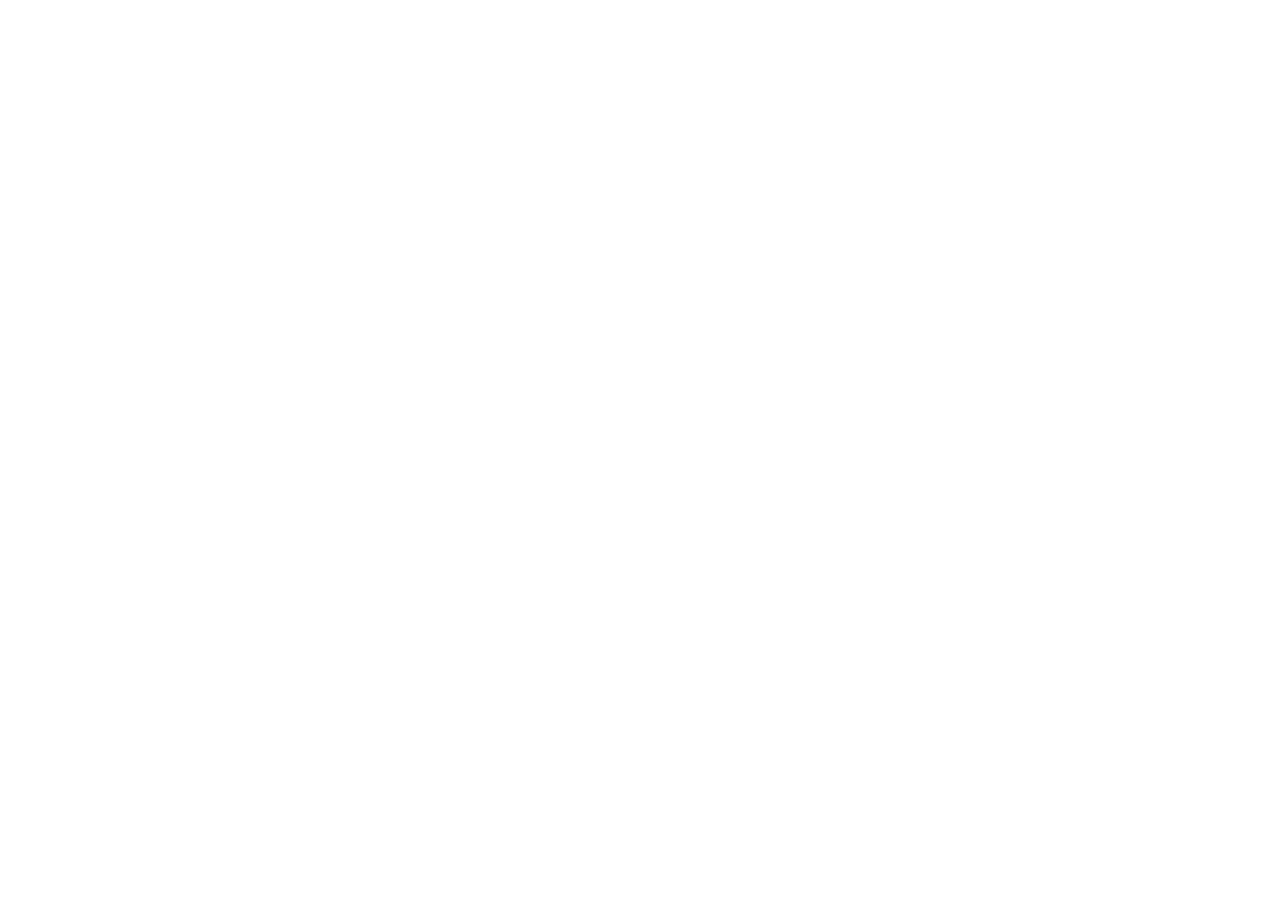
==== pages/about/about.html @ 3e4cf232 "firs step" ====
<!DOCTYPE html>
<html lang="en">
  <head>
    <meta charset="UTF-8" />
    <meta name="viewport" content="width=device-width, initial-scale=1.0" />
    <title>Myteam | About</title>
    <link rel="stylesheet" href="./about.css" />
  </head>
  <body></body>
</html>
---- pages/about/about.css ----
@import "../../css/global.css";
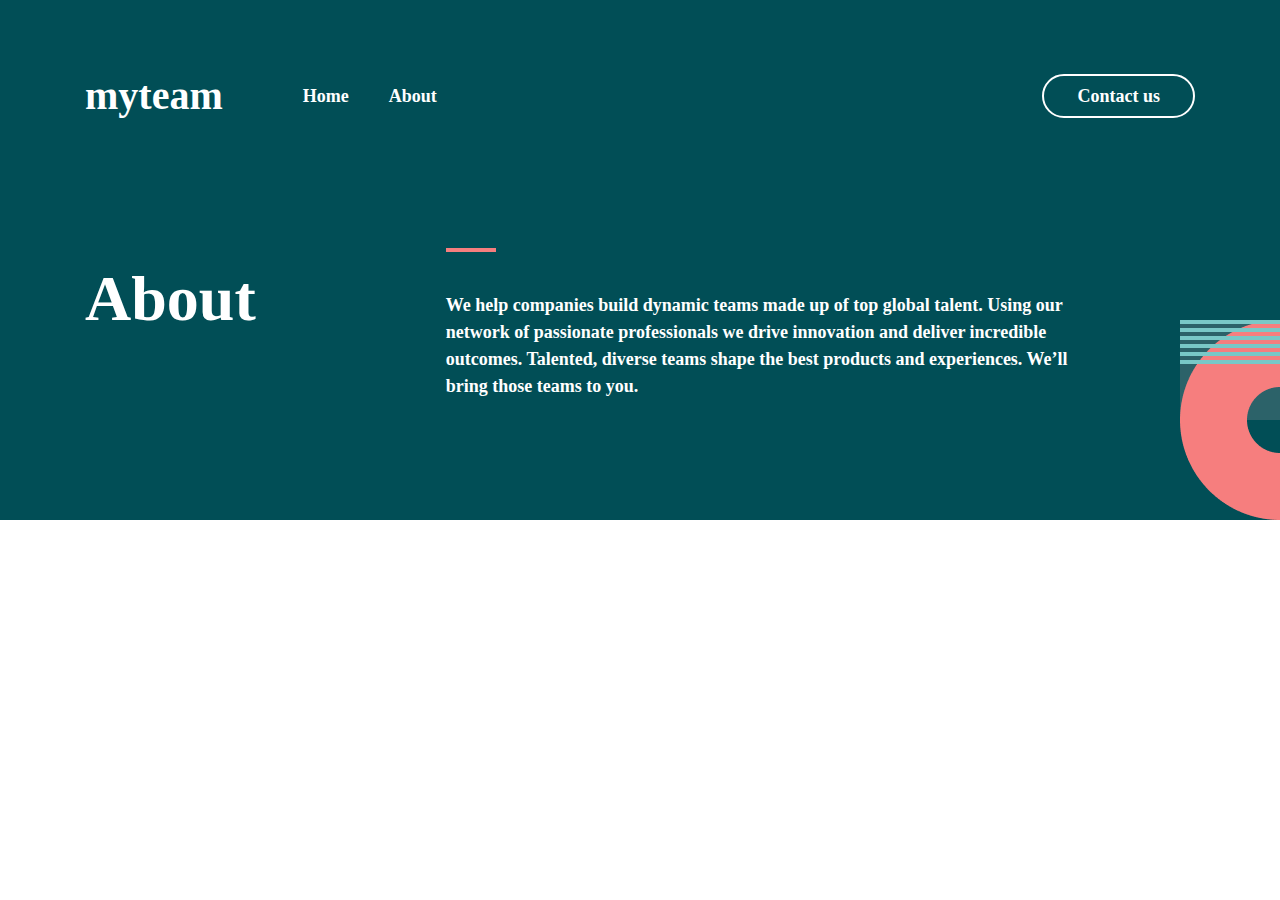
==== commit 7c0e2eb8: "about hero done" ====
--- a/pages/about/about.html
+++ b/pages/about/about.html
@@ -4,7 +4,48 @@
     <meta charset="UTF-8" />
     <meta name="viewport" content="width=device-width, initial-scale=1.0" />
     <title>Myteam | About</title>
+    <link
+      rel="stylesheet"
+      href="https://cdnjs.cloudflare.com/ajax/libs/font-awesome/6.5.2/css/all.min.css"
+      integrity="sha512-SnH5WK+bZxgPHs44uWIX+LLJAJ9/2PkPKZ5QiAj6Ta86w+fsb2TkcmfRyVX3pBnMFcV7oQPJkl9QevSCWr3W6A=="
+      crossorigin="anonymous"
+      referrerpolicy="no-referrer"
+    />
     <link rel="stylesheet" href="./about.css" />
   </head>
-  <body></body>
+  <body>
+    <!-- HEADER -->
+    <header class="header">
+      <div class="header-hero container">
+        <nav class="nav-container">
+          <div class="header-left">
+            <h1 class="company-logo">myteam</h1>
+            <ul class="menue-list">
+              <li class="menue-item">
+                <a href="#" class="menue-link"> Home </a>
+              </li>
+              <li class="menue-item">
+                <a href="#" class="menue-link"> About </a>
+              </li>
+            </ul>
+          </div>
+          <i class="bars fa-solid fa-bars-staggered" id="bars"></i>
+          <button class="btn btn-header">Contact us</button>
+        </nav>
+      </div>
+      <div class="about-hero container">
+        <h1 class="about-hero__title">About</h1>
+        <div class="about-hero__subtitle">
+          <img src="../../images/hr-line-pinck.png" alt="" />
+          <p class="about-hero__subtitle__description">
+            We help companies build dynamic teams made up of top global talent.
+            Using our network of passionate professionals we drive innovation
+            and deliver incredible outcomes. Talented, diverse teams shape the
+            best products and experiences. We’ll bring those teams to you.
+          </p>
+        </div>
+      </div>
+    </header>
+    <!-- /HEADER -->
+  </body>
 </html>
--- a/pages/about/about.css
+++ b/pages/about/about.css
@@ -1 +1,85 @@
 @import "../../css/global.css";
+.header {
+  background: url(../../images/about-header-gbg.png) no-repeat bottom right;
+  background-color: var(--Midnight-Green-color);
+}
+.about-hero {
+  display: flex;
+  justify-content: space-between;
+  margin-bottom: 12rem;
+  gap: 3rem;
+}
+.about-hero__title {
+  color: var(--white-color);
+  font-size: 6.4rem;
+  line-height: 1.6;
+  font-weight: 700;
+  margin-right: 16rem;
+}
+.about-hero__subtitle {
+  display: flex;
+  flex-direction: column;
+  gap: 4rem;
+}
+.about-hero__subtitle img {
+  height: 4px;
+  width: 50px;
+}
+
+.about-hero__subtitle__description {
+  font-size: 1.8rem;
+  font-weight: 600;
+  line-height: 1.5;
+  margin-right: 10rem;
+  color: var(--white-color);
+}
+
+@media (max-width: 1000px) {
+  .about-hero {
+    display: flex;
+    flex-direction: column;
+    align-items: center;
+    margin-bottom: 12.2rem;
+    padding: 0 12rem;
+    gap: 2.7rem;
+  }
+  .about-hero__title {
+    color: var(--white-color);
+    font-size: 6.4rem;
+    line-height: 0.8;
+    font-weight: 700;
+    margin-right: 0;
+  }
+  .about-hero__subtitle img {
+    display: none;
+  }
+  .about-hero__subtitle__description {
+    font-size: 1.5rem;
+    font-weight: 600;
+    text-align: center;
+    line-height: 1.5;
+    margin-right: 0;
+    color: var(--white-color);
+  }
+}
+@media (max-width: 535px) {
+  .about-hero {
+    display: flex;
+    flex-direction: column;
+    align-items: center;
+    margin-bottom: 12.2rem;
+    padding: 0 2.4rem;
+    gap: 1.6rem;
+  }
+  .about-hero__title {
+    font-size: 4rem;
+    text-align: center;
+    line-height: 1;
+  }
+  .about-hero__subtitle__description {
+    font-size: 1.5rem;
+    line-height: 1.5;
+    text-align: center;
+    margin-bottom: 9rem;
+  }
+}
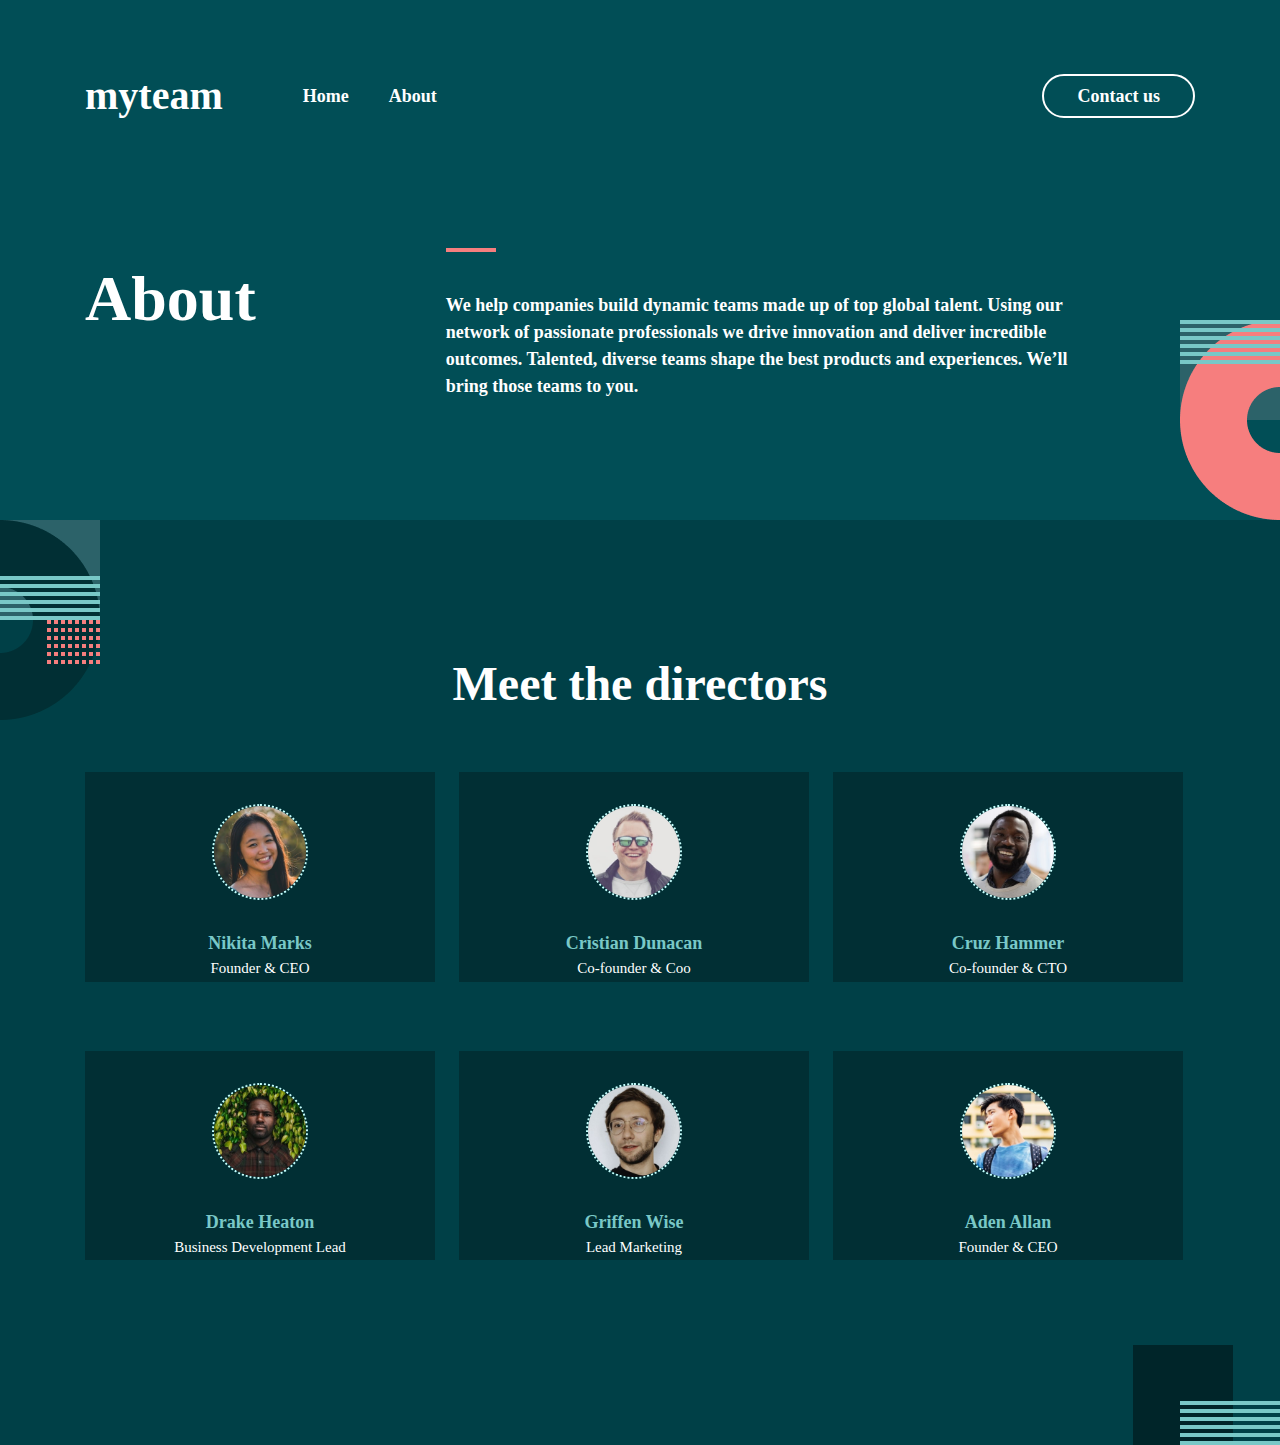
==== commit fd080631: "about man section done" ====
--- a/pages/about/about.html
+++ b/pages/about/about.html
@@ -47,5 +47,169 @@
       </div>
     </header>
     <!-- /HEADER -->
+
+    <!-- MAIN  -->
+    <main>
+      <section class="directors">
+        <div class="directors__box container">
+          <h1 class="directors__title">Meet the directors</h1>
+          <div class="directors__cards">
+            <div class="directors__card">
+              <img
+                src="../../images/avatar-nikita.jpg"
+                class="directors__card__img"
+                alt="avatr-jpg"
+                width="96"
+                height="96"
+              />
+              <div>
+                <h4 class="directors__name">Nikita Marks</h4>
+                <p class="directors__positions">Founder & CEO</p>
+              </div>
+              <i class="plus-icon fa-solid fa-circle-plus"></i>
+              <div id="overlay" class="overlay hidden">
+                <h4 class="directors__name">Nikita Mrks</h4>
+                <p class="ovrlaey-info">
+                  Nikita Marks -- teams create truly amazing products. Set the
+                  north star and let them follow it.”
+                </p>
+                <div class="overlay-icon">
+                  <i class="fa-brands fa-twitter"></i>
+                  <i class="fa-brands fa-linkedin"></i>
+                </div>
+              </div>
+            </div>
+            <div class="directors__card">
+              <img
+                src="../../images/avatar-christian.jpg"
+                class="directors__card__img"
+                alt="avatr-jpg"
+                width="96"
+                height="96"
+              />
+              <div>
+                <h4 class="directors__name">Cristian Dunacan</h4>
+                <p class="directors__positions">Co-founder & Coo</p>
+              </div>
+              <i class="plus-icon fa-solid fa-circle-plus"></i>
+              <div id="overlay" class="overlay hidden">
+                <h4 class="directors__name">Cristian Dunacan</h4>
+                <p class="ovrlaey-info">
+                  Cristian Dunacan -- teams create truly amazing products. Set
+                  the north star and let them follow it.”
+                </p>
+                <div class="overlay-icon">
+                  <i class="fa-brands fa-twitter"></i>
+                  <i class="fa-brands fa-linkedin"></i>
+                </div>
+              </div>
+            </div>
+            <div class="directors__card">
+              <img
+                src="../../images/avatar-cruz.jpg"
+                class="directors__card__img"
+                alt="avatr-jpg"
+                width="96"
+                height="96"
+              />
+              <div>
+                <h4 class="directors__name">Cruz Hammer</h4>
+                <p class="directors__positions">Co-founder & CTO</p>
+              </div>
+              <i class="plus-icon fa-solid fa-circle-plus"></i>
+              <div id="overlay" class="overlay hidden">
+                <h4 class="directors__name">Cruz Hammer</h4>
+                <p class="ovrlaey-info">
+                  Cruz Hammer teams create truly amazing products. Set the north
+                  star and let them follow it.”
+                </p>
+                <div class="overlay-icon">
+                  <i class="fa-brands fa-twitter"></i>
+                  <i class="fa-brands fa-linkedin"></i>
+                </div>
+              </div>
+            </div>
+            <div class="directors__card">
+              <img
+                src="../../images/avatar-drake.jpg"
+                class="directors__card__img"
+                alt="avatr-jpg"
+                width="96"
+                height="96"
+              />
+              <div>
+                <h4 class="directors__name">Drake Heaton</h4>
+                <p class="directors__positions">Business Development Lead</p>
+              </div>
+              <i class="plus-icon fa-solid fa-circle-plus"></i>
+              <div id="overlay" class="overlay hidden">
+                <h4 class="directors__name">Drake Heaton</h4>
+                <p class="ovrlaey-info">
+                  Drake Heaton - ipsum dolor sit amet consectetur adipisicing
+                  elit. Facilis quam veritatis, tenetur molestias suscipit a.
+                </p>
+                <div class="overlay-icon">
+                  <i class="fa-brands fa-twitter"></i>
+                  <i class="fa-brands fa-linkedin"></i>
+                </div>
+              </div>
+            </div>
+            <div class="directors__card">
+              <img
+                src="../../images/avatar-griffin.jpg"
+                class="directors__card__img"
+                alt="avatr-jpg"
+                width="96"
+                height="96"
+              />
+              <div>
+                <h4 class="directors__name">Griffen Wise</h4>
+                <p class="directors__positions">Lead Marketing</p>
+              </div>
+              <i class="plus-icon fa-solid fa-circle-plus"></i>
+              <div id="overlay" class="overlay hidden">
+                <h4 class="directors__name">Griffen Wise</h4>
+                <p class="ovrlaey-info">
+                  Griffen Wise -- teams create truly amazing products. Set the
+                  north star and let them follow it.”
+                </p>
+                <div class="overlay-icon">
+                  <i class="fa-brands fa-twitter"></i>
+                  <i class="fa-brands fa-linkedin"></i>
+                </div>
+              </div>
+            </div>
+            <div class="directors__card">
+              <img
+                src="../../images/avatar-aden.jpg"
+                class="directors__card__img"
+                alt="avatr-jpg"
+                width="96"
+                height="96"
+              />
+              <div>
+                <h4 class="directors__name">Aden Allan</h4>
+                <p class="directors__positions">Founder & CEO</p>
+              </div>
+              <i class="plus-icon fa-solid fa-circle-plus"></i>
+              <div id="overlay" class="overlay hidden">
+                <h4 class="directors__name">Aden Allan</h4>
+                <p class="ovrlaey-info">
+                  “Aden Allan -- teams create truly amazing products. Set the
+                  north star and let them follow it.”
+                </p>
+                <div class="overlay-icon">
+                  <i class="fa-brands fa-twitter"></i>
+                  <i class="fa-brands fa-linkedin"></i>
+                </div>
+              </div>
+            </div>
+          </div>
+        </div>
+      </section>
+    </main>
+    <!-- /MAIN -->
+
+    <script src="../../app.js"></script>
   </body>
 </html>
--- a/pages/about/about.css
+++ b/pages/about/about.css
@@ -34,6 +34,115 @@
   color: var(--white-color);
 }
 
+/* MAIN SECTION */
+.directors {
+  background: url(../../images/about-bg-1.png) no-repeat top left,
+    url(../../images/about-bg-2.png) no-repeat bottom right;
+  background-color: var(--deep-green-color);
+  padding-top: 14rem;
+  padding-bottom: 14rem;
+}
+.directors__title {
+  text-align: center;
+  color: var(--white-color);
+  font-size: 4.8rem;
+  font-weight: 700;
+  line-height: 1;
+  margin-bottom: 6.4rem;
+}
+.directors__cards {
+  display: flex;
+  flex-wrap: wrap;
+  gap: 2.4rem;
+}
+.directors__card {
+  position: relative;
+  display: flex;
+  flex-direction: column;
+  align-items: center;
+  width: 350px;
+  padding: 3.2rem 0;
+  background-color: var(--sacramento-state-green-color);
+  gap: 3rem;
+  margin-bottom: 4.5rem;
+}
+.directors__card:hover .plus-icon {
+  color: var(--rapture-blue-color);
+  transform: rotate(45deg);
+}
+.directors__card:hover .overlay {
+  height: 100%;
+}
+.directors__card__img {
+  border-radius: 50%;
+  border: 2px dotted #c4fffe;
+}
+.directors__name {
+  color: var(--rapture-blue-color);
+  font-size: 1.8rem;
+  font-weight: 700;
+  line-height: 1.5;
+  text-align: center;
+}
+.directors__positions {
+  color: var(--white-color);
+  text-align: center;
+  font-size: 1.5rem;
+  line-height: 1.5;
+}
+
+.overlay {
+  position: absolute;
+  top: 0;
+  left: 0;
+  right: 0;
+  bottom: 0;
+  background-color: rgb(0, 37, 41, 94%);
+  text-align: center;
+  display: flex;
+  flex-direction: column;
+  justify-content: space-evenly;
+  overflow: hidden;
+  width: 100%;
+  height: 0;
+  transition: 0.3s;
+}
+.ovrlaey-info {
+  color: var(--white-color);
+  font-size: 1.5rem;
+  font-weight: 700;
+  padding: 0 4.8rem;
+  line-height: 1.5;
+}
+.overlay-icon {
+  display: flex;
+  justify-content: center;
+  gap: 2rem;
+}
+.fa-brands {
+  margin: 0;
+  &:hover {
+    cursor: pointer;
+  }
+}
+.plus-icon {
+  z-index: 100;
+  background-color: var(--sacramento-state-green-color);
+  color: var(--Light-Coral-color);
+  font-size: 5.6rem;
+  border-radius: 50%;
+  margin-bottom: -6rem;
+  transition: 0.4s;
+  &:hover {
+    transform: rotate(45deg);
+    color: var(--rapture-blue-color);
+    cursor: pointer;
+  }
+}
+
+/* MAIN SECTION END */
+
+/* BREAKPOINTS TABLE */
 @media (max-width: 1000px) {
   .about-hero {
     display: flex;
@@ -61,7 +170,36 @@
     margin-right: 0;
     color: var(--white-color);
   }
-}
+  .directors {
+    background-color: var(--deep-green-color);
+    padding-top: 10rem;
+    padding-bottom: 10rem;
+  }
+  /* cards */
+  .directors__title {
+    font-size: 3.2rem;
+    margin-bottom: 4.8rem;
+  }
+  .directors__cards {
+    display: flex;
+    justify-content: space-between;
+    flex-wrap: wrap;
+    gap: 1.1rem;
+  }
+  .directors__card {
+    position: relative;
+    display: flex;
+    flex-direction: column;
+    align-items: center;
+    width: 48%;
+    padding: 3.2rem 0;
+    background-color: var(--sacramento-state-green-color);
+    gap: 1.6rem;
+    margin-bottom: 4.5rem;
+  }
+}
+
+/* BREAK POINTS MOBILE  */
 @media (max-width: 535px) {
   .about-hero {
     display: flex;
@@ -82,4 +220,22 @@
     text-align: center;
     margin-bottom: 9rem;
   }
-}
+  .directors {
+    background: url(../../images/about-bg-1.png) no-repeat top left;
+    background-size: 60px 110px;
+    background-color: var(--deep-green-color);
+    padding-top: 8rem;
+    padding-bottom: 8rem;
+  }
+  .directors__card {
+    position: relative;
+    display: flex;
+    flex-direction: column;
+    align-items: center;
+    width: 100%;
+    padding: 3.2rem 0;
+    background-color: var(--sacramento-state-green-color);
+    gap: 1.6rem;
+    margin-bottom: 4.5rem;
+  }
+}
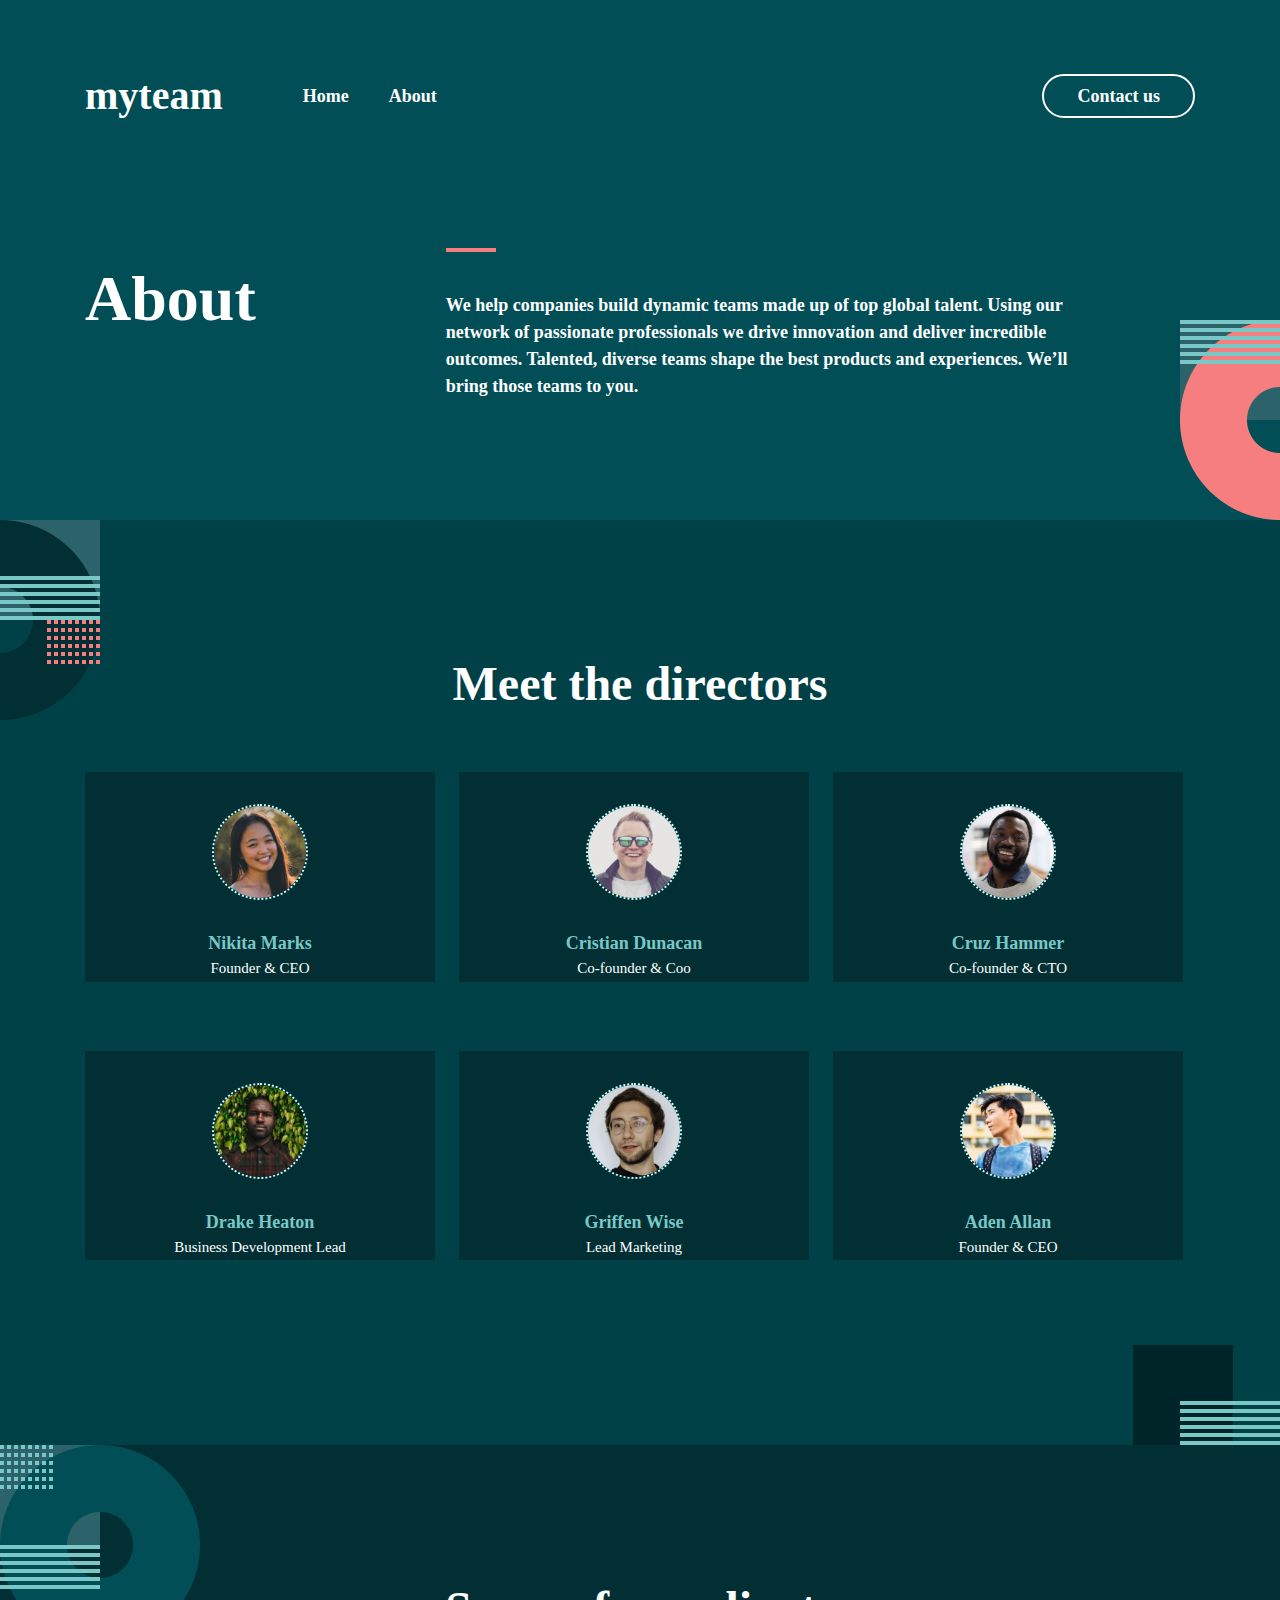
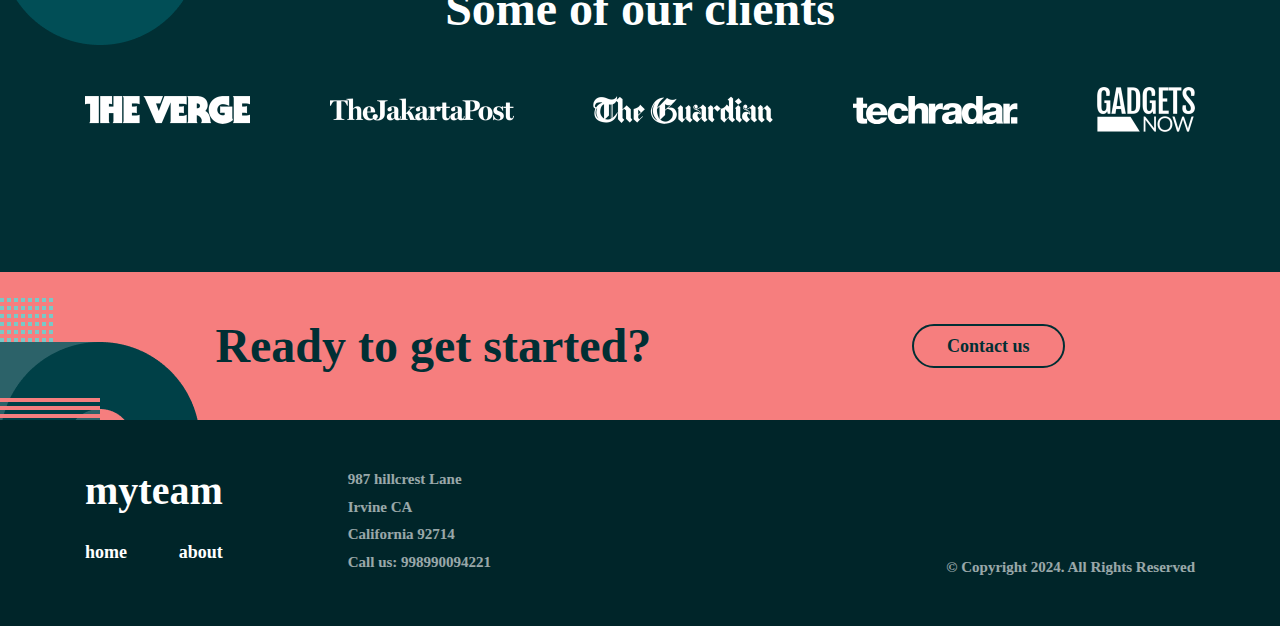
==== commit e81af361: "about page done" ====
--- a/pages/about/about.html
+++ b/pages/about/about.html
@@ -207,8 +207,112 @@
           </div>
         </div>
       </section>
+
+      <section class="clients">
+        <div class="clients-container container">
+          <h1 class="clients-title">Some of our clients</h1>
+          <div class="clients-blog">
+            <img
+              src="../../images/logo-the-verge.png"
+              class="client__img verge"
+              alt=""
+            />
+            <img
+              src="../../images/logo-jakarta-post.png"
+              class="client__img jakarta"
+              alt=""
+            />
+            <img
+              src="../../images/logo-the-guardian.png"
+              class="client__img guardian"
+              alt=""
+            />
+            <img
+              src="../../images/logo-tech-radar.png"
+              class="client__img"
+              alt=""
+            />
+            <img
+              src="../../images/logo-gadgets-now.png"
+              class="client__img gadgets"
+              alt=""
+            />
+          </div>
+        </div>
+      </section>
     </main>
     <!-- /MAIN -->
+
+    <!-- FOOTER -->
+    <footer class="footer">
+      <div class="footer-hero">
+        <div class="footer-hero__container container">
+          <h1 class="footer-hero__container__title">Ready to get started?</h1>
+          <button class="footer-hero__btn btn">Contact us</button>
+        </div>
+      </div>
+      <div class="footer__bottom">
+        <div class="footer__bottom__container container">
+          <div class="footer-left">
+            <div class="footer-left__logo">
+              <h1 class="company-logo__footer">myteam</h1>
+              <ul class="footer-nav">
+                <li>
+                  <a href="#" class="footer-link">home</a>
+                </li>
+                <li>
+                  <a href="./pages/about/about.html" class="footer-link"
+                    >about</a
+                  >
+                </li>
+              </ul>
+              <div class="footer-nav__icon">
+                <a href="#" class="footer-link">
+                  <i class="fa-brands fa-square-facebook"></i
+                ></a>
+                <a href="#" class="footer-link"
+                  ><i class="fa-brands fa-pinterest"></i
+                ></a>
+                <a href="#"> <i class="fa-brands fa-twitter"></i></a>
+              </div>
+            </div>
+            <div class="footer-left__contact">
+              <p class="footer-left__contact__item">987 hillcrest Lane</p>
+              <p class="footer-left__contact__item">Irvine CA</p>
+              <p class="footer-left__contact__item">California 92714</p>
+              <a href="tel:" class="footer-left__contact__item contact-margin">
+                Call us: 998990094221
+              </a>
+            </div>
+          </div>
+          <div class="footer-right">
+            <div class="footer-right__contact footer-left__contact">
+              <p class="footer-left__contact__item">987 hillcrest Lane</p>
+              <p class="footer-left__contact__item">Irvine CA</p>
+              <p class="footer-left__contact__item">California 92714</p>
+              <a href="tel:" class="footer-left__contact__item"
+                >Call us: 998990094221
+              </a>
+            </div>
+            <div class="footer-icon">
+              <a href="#" class="footer__icon-link">
+                <i class="fa-brands fa-square-facebook"></i
+              ></a>
+              <a href="#" class="footer__icon-link"
+                ><i class="fa-brands fa-pinterest"></i
+              ></a>
+              <a href="#"> <i class="fa-brands fa-twitter"></i></a>
+            </div>
+            <div>
+              <p class="copyright">
+                &copy; Copyright 2024. All Rights Reserved
+              </p>
+            </div>
+          </div>
+        </div>
+      </div>
+    </footer>
+    <!-- FOOTER END -->
 
     <script src="../../app.js"></script>
   </body>
--- a/pages/about/about.css
+++ b/pages/about/about.css
@@ -140,8 +140,62 @@
   }
 }
 
+/* CLIENTS */
+
 /* MAIN SECTION END */
-
+.clients {
+  background: url(../../images/clients-circle.png) top left no-repeat;
+
+  background-color: var(--sacramento-state-green-color);
+}
+.clients-container {
+  display: flex;
+  flex-wrap: nowrap;
+  flex-direction: column;
+  gap: 5.4rem;
+  overflow: hidden;
+}
+.clients-title {
+  margin-top: 14rem;
+  font-weight: 700;
+  line-height: 1;
+  font-size: 4.8rem;
+  text-align: center;
+  color: var(--white-color);
+}
+.clients-blog {
+  display: flex;
+  flex-wrap: wrap;
+  gap: 2rem;
+  justify-content: space-between;
+  align-items: center;
+  margin-bottom: 14rem;
+}
+
+.client__img {
+  width: 165px;
+  height: 28px;
+  transition: 0.3s;
+  &:hover {
+    transform: scale(1.2);
+    cursor: pointer;
+  }
+}
+.verge {
+  width: 165px;
+  height: 28px;
+}
+.jakarta {
+  width: 184px;
+  height: 23px;
+}
+.guardian {
+  width: 180px;
+}
+.gadgets {
+  height: 45px;
+  width: 98px;
+}
 /* BREAKPOINTS TABLE */
 @media (max-width: 1000px) {
   .about-hero {
@@ -197,6 +251,43 @@
     gap: 1.6rem;
     margin-bottom: 4.5rem;
   }
+  .clients {
+    background: url(../../images/clients-circle.png) top -58.2% left no-repeat;
+
+    background-color: var(--sacramento-state-green-color);
+  }
+  /* clents */
+  .clients-title {
+    margin-top: 10rem;
+    font-size: 3.2rem;
+  }
+  .clients-blog {
+    margin-bottom: 10rem;
+  }
+
+  .client__img {
+    width: 105px;
+    height: 17px;
+  }
+  .jakarta {
+    width: 169px;
+    height: 21px;
+  }
+  .guardian {
+    width: 109px;
+  }
+  .gadgets {
+    height: 45px;
+    width: 98px;
+  }
+  .clients-blog {
+    display: flex;
+    flex-wrap: wrap;
+    gap: 2rem;
+    justify-content: space-between;
+    align-items: center;
+    margin-bottom: 14rem;
+  }
 }
 
 /* BREAK POINTS MOBILE  */
@@ -238,4 +329,35 @@
     gap: 1.6rem;
     margin-bottom: 4.5rem;
   }
-}
+
+  /* CLENTS BLOG */
+  .clients {
+    background: url(../../images/clients-circle.png) top -28.2% left -36%
+      no-repeat;
+
+    background-color: var(--sacramento-state-green-color);
+  }
+
+  .clients-container {
+    display: flex;
+    flex-direction: column;
+    gap: 6.4rem;
+  }
+  .clients-title {
+    margin-top: 8rem;
+    font-weight: 700;
+    line-height: 1;
+    font-size: 3.2rem;
+    text-align: center;
+    color: var(--white-color);
+  }
+  .clients-blog {
+    display: flex;
+    flex-direction: column;
+    flex-wrap: wrap;
+    gap: 4.2rem;
+    justify-content: space-between;
+    align-items: center;
+    margin-bottom: 8rem;
+  }
+}
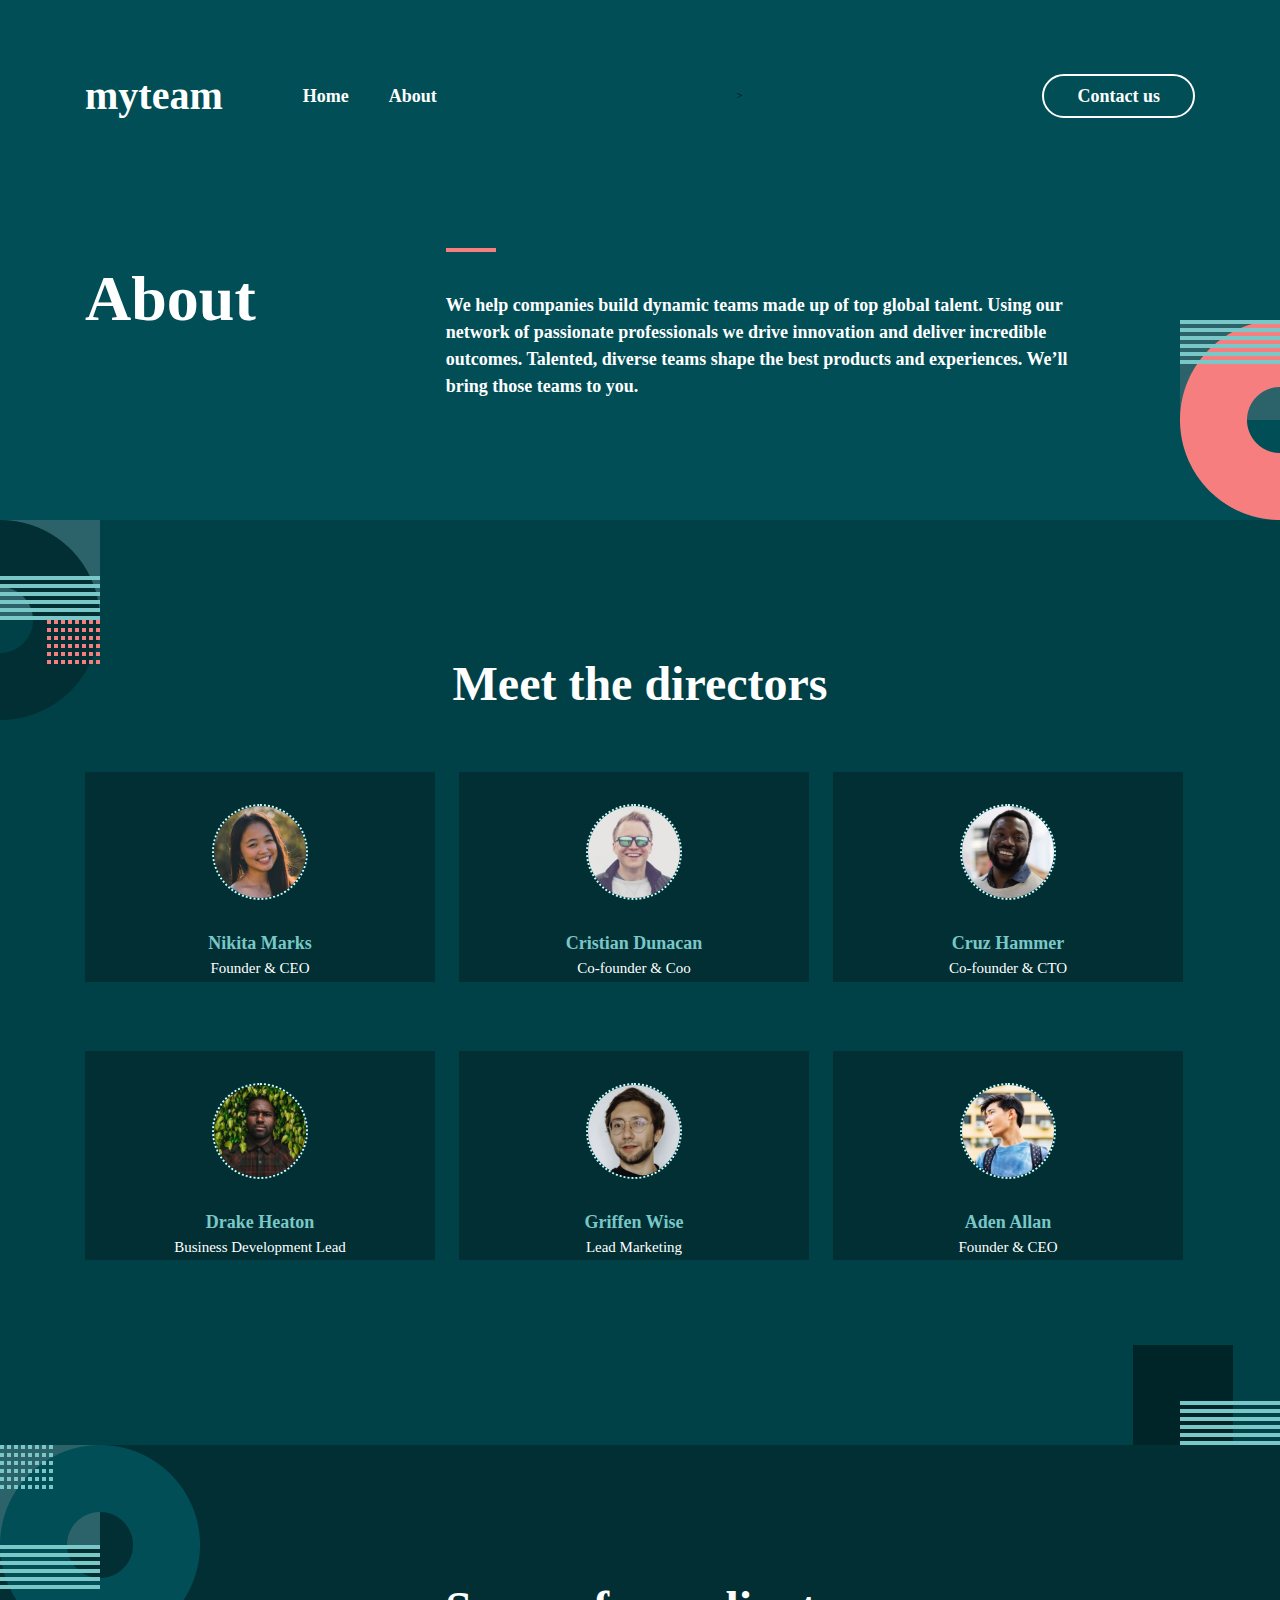
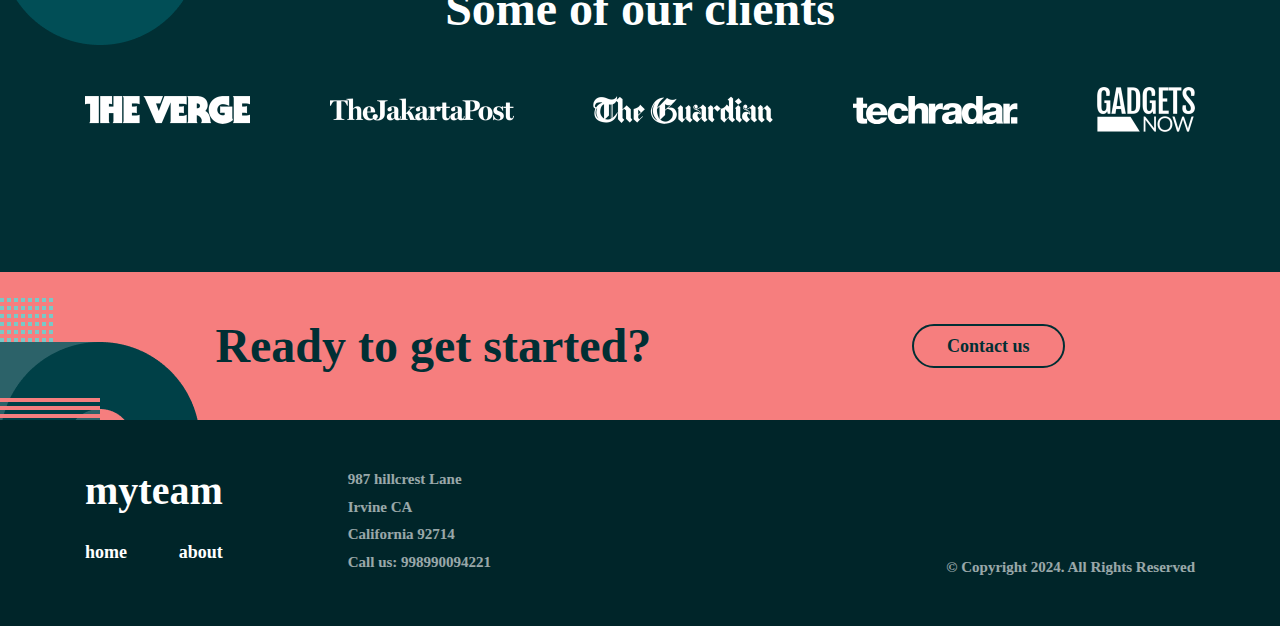
==== commit 51aa3b97: "some change" ====
--- a/pages/about/about.html
+++ b/pages/about/about.html
@@ -30,7 +30,7 @@
             </ul>
           </div>
           <i class="bars fa-solid fa-bars-staggered" id="bars"></i>
-          <button class="btn btn-header">Contact us</button>
+          ><button class="btn btn-header">Contact us</button>
         </nav>
       </div>
       <div class="about-hero container">
@@ -248,7 +248,9 @@
       <div class="footer-hero">
         <div class="footer-hero__container container">
           <h1 class="footer-hero__container__title">Ready to get started?</h1>
-          <button class="footer-hero__btn btn">Contact us</button>
+          <a href="../contact/contact.html"
+            ><button class="footer-hero__btn btn">Contact us</button></a
+          >
         </div>
       </div>
       <div class="footer__bottom">
@@ -258,12 +260,10 @@
               <h1 class="company-logo__footer">myteam</h1>
               <ul class="footer-nav">
                 <li>
-                  <a href="#" class="footer-link">home</a>
+                  <a href="../../index.html" class="footer-link">home</a>
                 </li>
                 <li>
-                  <a href="./pages/about/about.html" class="footer-link"
-                    >about</a
-                  >
+                  <a href="#" class="footer-link">about</a>
                 </li>
               </ul>
               <div class="footer-nav__icon">
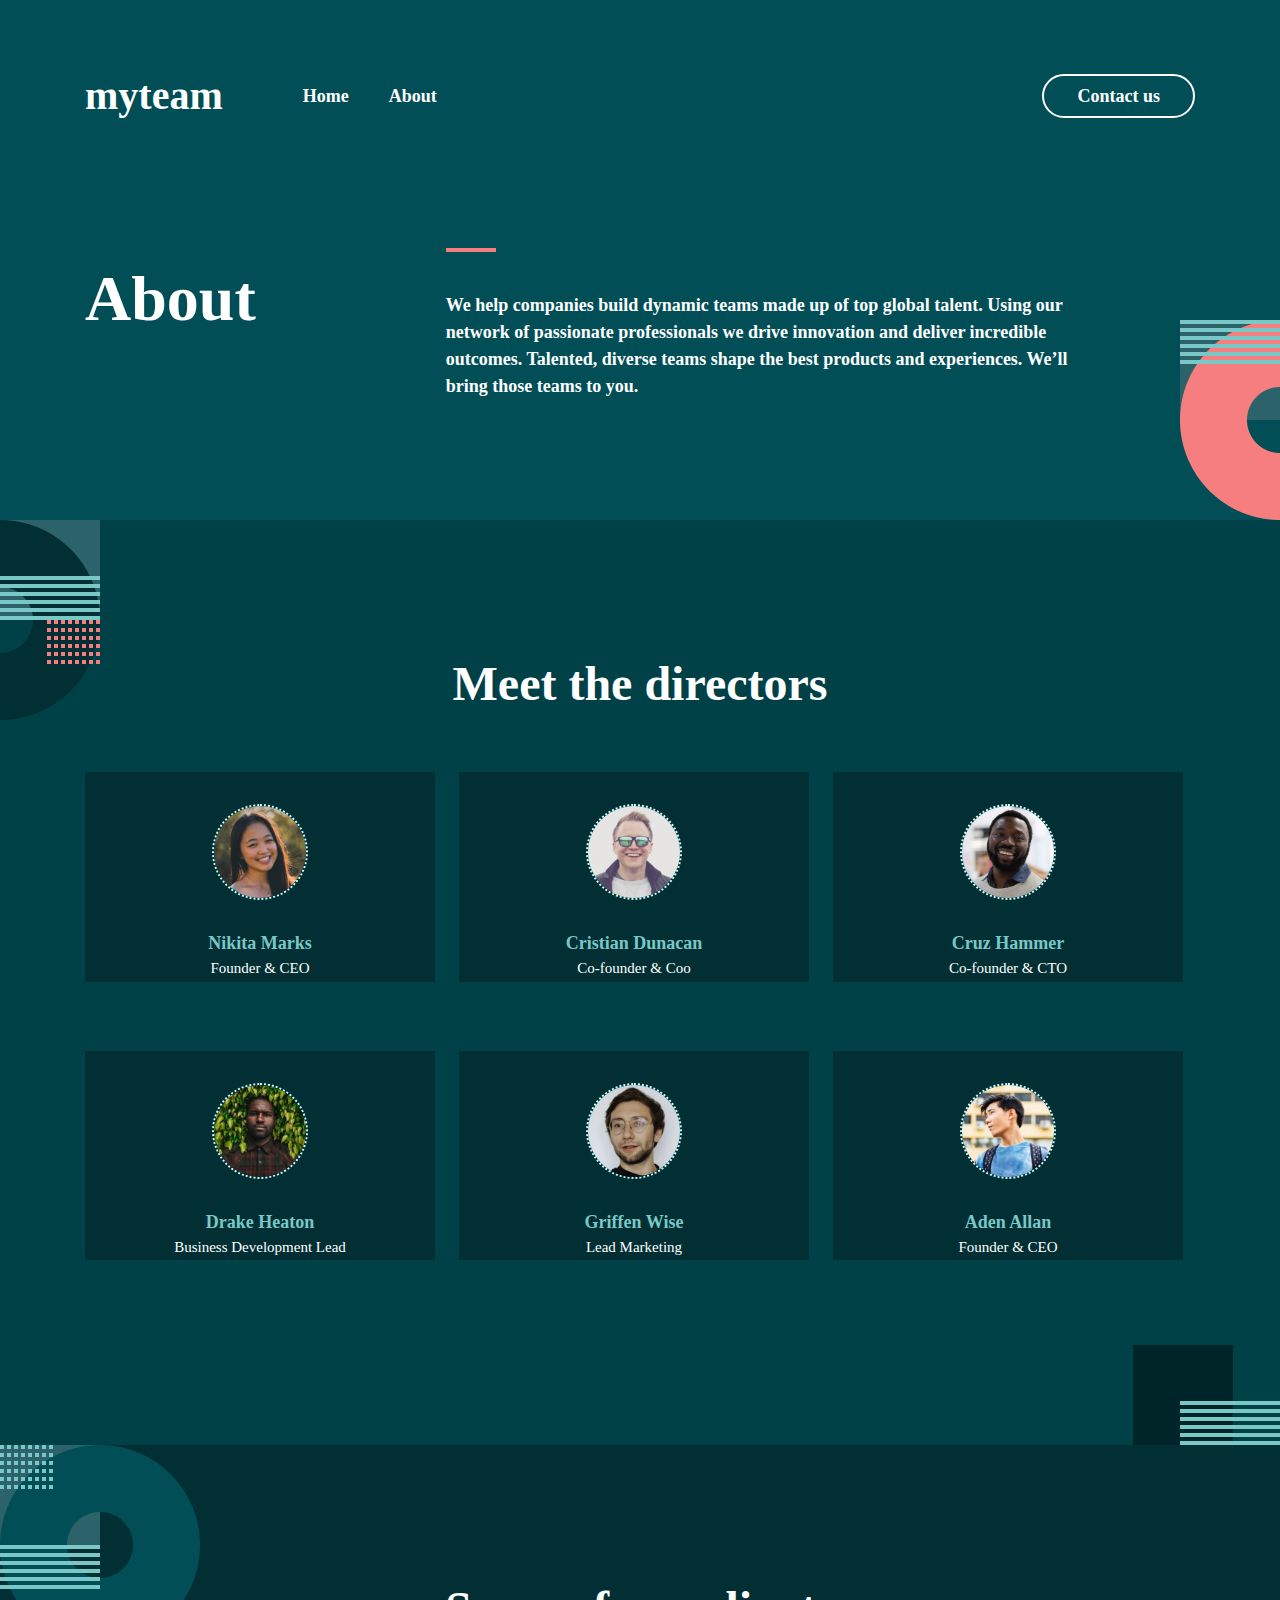
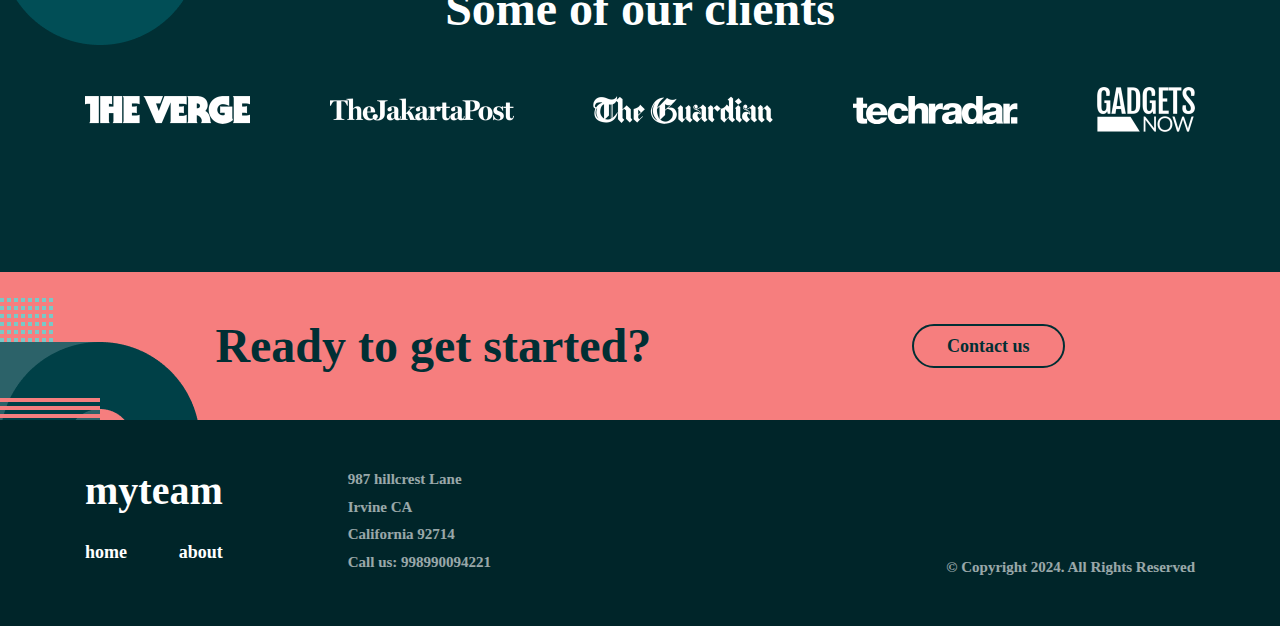
==== commit dff9c5f1: "done" ====
--- a/pages/about/about.html
+++ b/pages/about/about.html
@@ -22,7 +22,7 @@
             <h1 class="company-logo">myteam</h1>
             <ul class="menue-list">
               <li class="menue-item">
-                <a href="#" class="menue-link"> Home </a>
+                <a href="../../index.html" class="menue-link"> Home </a>
               </li>
               <li class="menue-item">
                 <a href="#" class="menue-link"> About </a>
@@ -30,7 +30,7 @@
             </ul>
           </div>
           <i class="bars fa-solid fa-bars-staggered" id="bars"></i>
-          ><button class="btn btn-header">Contact us</button>
+          <button class="btn btn-header">Contact us</button>
         </nav>
       </div>
       <div class="about-hero container">
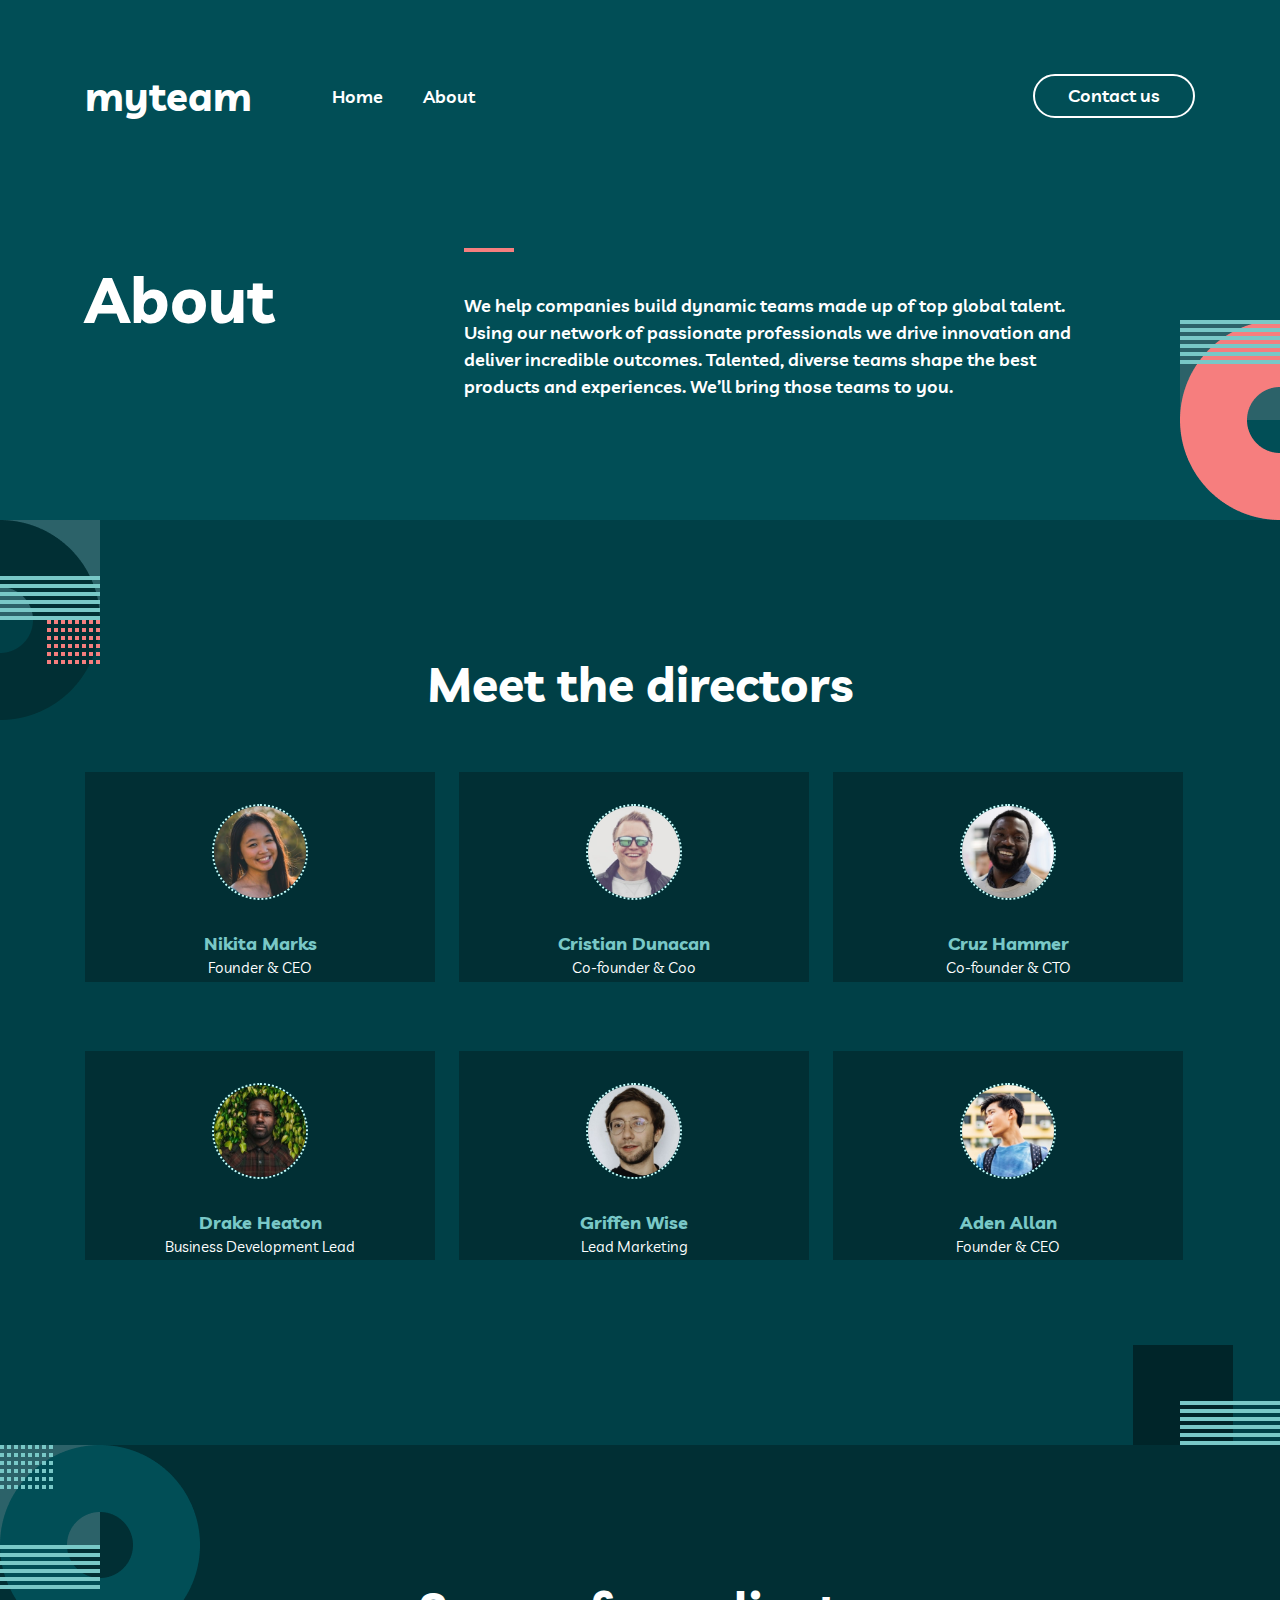
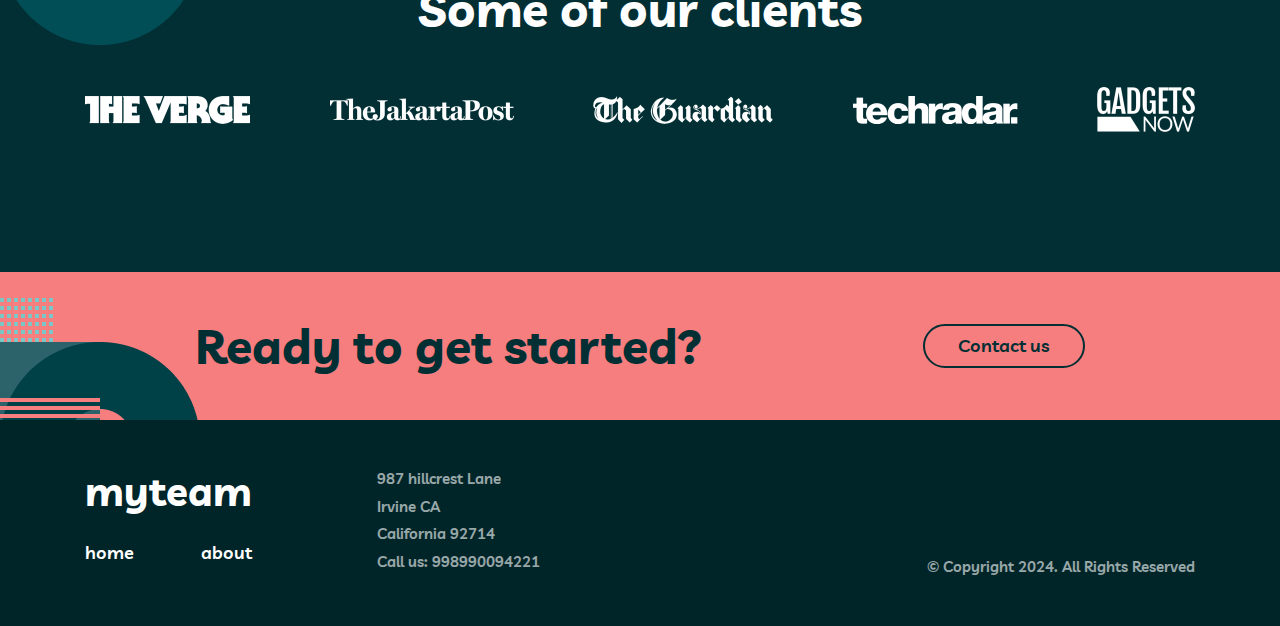
==== commit b4d7f2e0: "contact link add" ====
--- a/pages/about/about.html
+++ b/pages/about/about.html
@@ -30,7 +30,9 @@
             </ul>
           </div>
           <i class="bars fa-solid fa-bars-staggered" id="bars"></i>
-          <button class="btn btn-header">Contact us</button>
+          <a class="btn btn-header" href="../contact/contact.html"
+            >Contact us</a
+          >
         </nav>
       </div>
       <div class="about-hero container">
